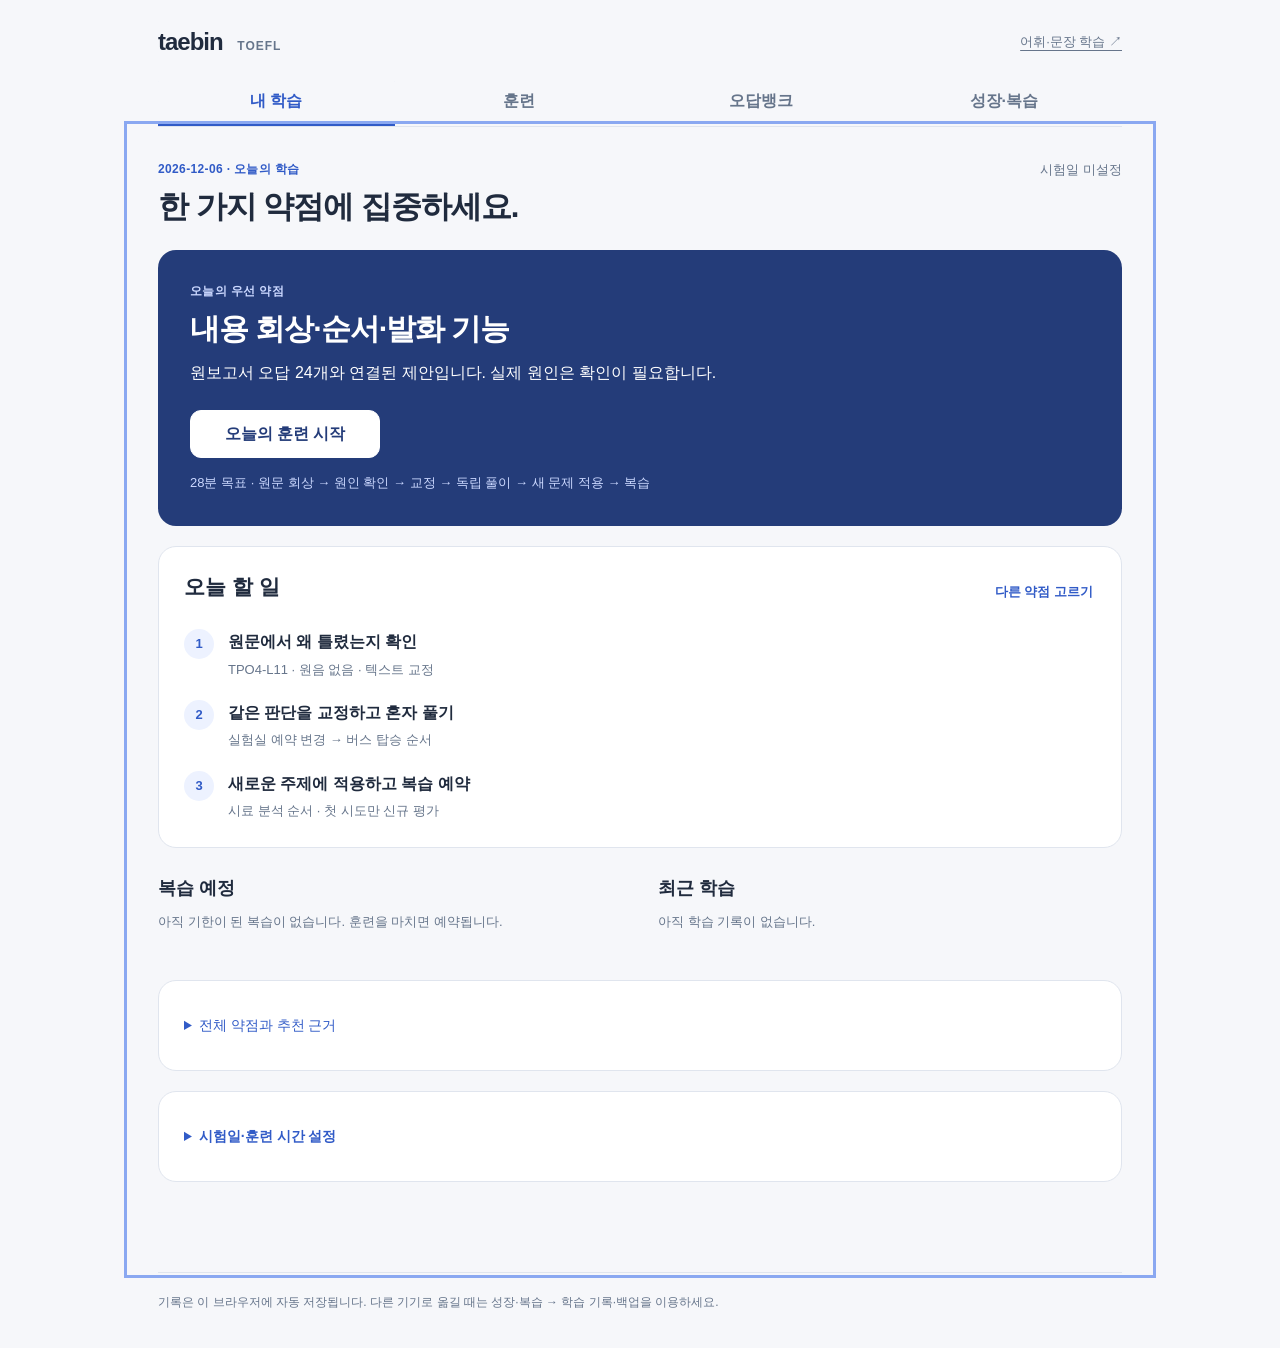
==== study/index.html @ 1822df73 "Add personalized skill sessions adaptive curriculum and delayed mastery" ====
<!doctype html>
<html lang="ko"><head><meta charset="utf-8"><meta name="viewport" content="width=device-width, initial-scale=1"><title>오늘의 훈련 · TOEFL</title><meta name="description" content="C-Test와 내 TOEFL 오답을 이어 풀고, 다시 풀 문제를 확인하는 개인 학습 공간"><link rel="stylesheet" href="style.css?v=f4e7ae845f58"></head>
<body><header class="site-header"><a class="brand" href="#home">taebin <span>TOEFL</span></a><a href="../index.html" class="muted small">어휘·문장 학습 ↗</a></header>
<nav class="tabs" aria-label="주 메뉴"><button data-page="home">내 학습</button><button data-page="courses">훈련</button><button data-page="bank">오답뱅크</button><button data-page="growth">성장·복습</button></nav>
<div id="storage-alert" class="storage-alert" role="status" hidden></div><main id="app" tabindex="-1"></main>
<footer>기록은 이 브라우저에 자동 저장됩니다. 다른 기기로 옮길 때는 성장·복습 → 학습 기록·백업을 이용하세요.</footer>
<script src="training-data.js?v=f4e7ae845f58"></script><script src="ctest-catalog.js?v=f4e7ae845f58"></script><script src="progress.js?v=f4e7ae845f58"></script><script src="diagnostic-data.js?v=f4e7ae845f58"></script><script src="transfer-data.js?v=f4e7ae845f58"></script><script src="analytics.js?v=f4e7ae845f58"></script><script src="training-engine.js?v=f4e7ae845f58"></script><script src="training-items.js?v=f4e7ae845f58"></script><script src="training-ui.js?v=f4e7ae845f58"></script><script src="app.js?v=f4e7ae845f58"></script></body></html>
---- study/style.css ----
:root{--bg:#f6f7fa;--paper:#fff;--ink:#202b3e;--muted:#66758b;--accent:#315bc7;--soft:#edf2ff;--line:#e0e5ee;--ok:#167354;--bad:#b03e46;--warm:#fff5e6}*{box-sizing:border-box}body{margin:0;background:var(--bg);color:var(--ink);font:16px/1.65 -apple-system,BlinkMacSystemFont,'Segoe UI',sans-serif}button,input,select,textarea{font:inherit}button,a,input,select,textarea{touch-action:manipulation}a{color:var(--accent);text-underline-offset:4px}button{cursor:pointer;background:var(--paper);color:var(--ink);border:1px solid var(--line);padding:10px 18px;border-radius:11px;min-height:46px;font-weight:600}button:disabled{cursor:default;opacity:.45}button.primary,.primary-link{background:var(--accent);color:#fff;border-color:var(--accent)}.primary-link{padding:11px 18px;border-radius:11px;display:inline-block;text-decoration:none}button:hover:not(:disabled){border-color:var(--accent)}:focus-visible{outline:3px solid #8aa8f1;outline-offset:3px}.site-header{max-width:1020px;padding:22px 28px 14px;margin:auto;display:flex;justify-content:space-between;align-items:center;gap:16px}.brand{font-size:24px;font-weight:800;letter-spacing:-1px;color:var(--ink);text-decoration:none}.brand span{letter-spacing:.08em;font-size:12px;color:var(--muted);margin-left:9px}.tabs{max-width:964px;margin:auto;display:flex;gap:6px;border-bottom:1px solid var(--line)}.tabs button{border:0;border-radius:9px 9px 0 0;background:transparent;padding:12px 20px;color:var(--muted)}.tabs button.active{color:var(--accent);box-shadow:inset 0 -3px var(--accent)}main{max-width:1020px;margin:auto;padding:32px 28px 70px}footer{max-width:964px;margin:auto;border-top:1px solid var(--line);padding:20px 0 35px;color:var(--muted);font-size:12px}h1{font-size:31px;line-height:1.3;letter-spacing:-1px;margin:7px 0 12px}h2{font-size:21px;line-height:1.4;margin:0 0 10px}h3{font-size:18px;line-height:1.55;margin:12px 0}p{margin:8px 0 16px}.muted{color:var(--muted)}.small{font-size:13px}.eyebrow{font-size:12px;font-weight:700;color:var(--accent);letter-spacing:.03em}.card{border:1px solid var(--line);background:var(--paper);border-radius:18px;padding:25px;margin-bottom:20px}.hero{background:#243c79;color:white;border:0;padding:32px}.hero .eyebrow,.hero .muted{color:#cbd8ff}.hero h1{font-size:30px}.hero .primary{background:white;color:#243c79;border-color:white;min-width:190px}.hero .secondary{color:white;background:transparent;border-color:#7088bd}.row{display:flex;align-items:center;gap:12px;flex-wrap:wrap}.between{justify-content:space-between}.grid{display:grid;grid-template-columns:repeat(3,1fr);gap:16px}.course{display:flex;flex-direction:column;margin-bottom:0}.course p{font-size:14px;color:var(--muted)}.course button{margin-top:auto}.progressbar{height:7px;border-radius:6px;background:#e9edf5;overflow:hidden;margin:10px 0}.progressbar i{display:block;background:var(--accent);height:100%}.hero .progressbar{background:#536a9b}.hero .progressbar i{background:#bcd0ff}.badge{display:inline-block;border-radius:6px;padding:3px 8px;font-size:12px;background:#f0f3f8;color:var(--muted)}.badge.good{background:#e9f5ee;color:var(--ok)}.badge.warn{background:var(--warm);color:#9b611a}.badge.active{background:var(--soft);color:var(--accent)}.section-heading{margin:28px 0 14px}.summary-strip{display:flex;gap:22px;flex-wrap:wrap;margin:24px 0}.summary-strip b{font-size:25px;display:block;line-height:1.4}.summary-strip span{font-size:13px;color:var(--muted)}.review-callout{margin-top:20px;display:flex;justify-content:space-between;gap:16px;align-items:center;background:var(--warm);padding:20px;border-radius:14px}.review-callout p{margin:0;font-size:14px}.back{border:0;background:transparent;padding:4px 0;color:var(--muted);font-weight:500;min-height:36px}.practice-head{margin-bottom:18px}.steps{display:flex;gap:16px;color:var(--muted);font-size:13px;margin:12px 0 22px}.steps b{color:var(--accent)}.work{max-width:820px;margin:auto}.instruction{background:var(--soft);border-radius:10px;padding:12px 16px;font-size:14px;margin-bottom:20px;color:#284885}.question{font-size:22px;line-height:1.5;margin:10px 0 20px}.passage{font:19px/1.95 Georgia,'Times New Roman',serif;white-space:pre-wrap;overflow-wrap:anywhere;border-left:3px solid #d9e2f8;padding-left:20px;margin:20px 0}.ctest-passage{font-size:22px;line-height:2.25}.inline-word{white-space:nowrap;background:var(--soft);padding:3px 2px;border-radius:4px}.completion{font:inherit;line-height:1.4;letter-spacing:.03em;text-align:center;border:0;border-bottom:2px solid var(--accent);border-radius:0;background:transparent;color:var(--accent);padding:0 1px;min-width:30px;outline-offset:2px}.completion:disabled{opacity:1}.options{display:grid;gap:10px;margin:18px 0 22px}.option{text-align:left;display:flex;gap:14px;align-items:flex-start;padding:15px;font-weight:400;line-height:1.55}.letter{font:700 13px/27px system-ui;min-width:28px;height:28px;text-align:center;border:1px solid var(--line);border-radius:7px}.option.selected{border:2px solid var(--accent);padding:14px;background:var(--soft)}.option.correct{border:2px solid var(--ok);padding:14px;background:#eef8f1}.option.wrong{border:2px solid var(--bad);padding:14px;background:#fff3f4}.option:disabled{opacity:1}.answerbar{border-top:1px solid var(--line);padding-top:20px;margin-top:24px;display:flex;align-items:center;justify-content:space-between;gap:12px}.error{color:var(--bad);font-size:14px;margin:0}.result{border-radius:12px;background:#edf7f1;padding:20px;margin-top:24px;border:1px solid #cee5d7}.result.wrong{background:#fff4ee;border-color:#f0d3c1}.result h2{color:var(--ok)}.result.wrong h2{color:#a65326}.result p{margin-bottom:9px}.result details{margin-top:14px}summary{cursor:pointer;color:var(--accent);font-size:14px;padding:8px 0}.sourceimg{max-width:100%;height:auto;border-radius:8px}.source-details{margin-top:24px;border-top:1px solid var(--line);padding-top:10px}label{display:block}label.checkbox{display:flex;gap:9px;align-items:center;font-size:14px;margin:12px 0}textarea{width:100%;min-height:80px;padding:12px;border:1px solid var(--line);border-radius:8px;margin:8px 0}select,input[type=search]{border:1px solid var(--line);background:white;color:var(--ink);border-radius:9px;padding:10px 12px;max-width:100%}.list{display:grid;gap:0}.list-item{display:flex;align-items:center;justify-content:space-between;gap:15px;border-bottom:1px solid var(--line);padding:16px 0}.list-item:last-child{border-bottom:0}.list-title{font-weight:600;margin:0 0 4px}.list-item .meta{display:flex;gap:8px;flex-wrap:wrap;align-items:center;font-size:12px;color:var(--muted)}.history-table{width:100%;border-collapse:collapse;font-size:13px}.history-table th,.history-table td{text-align:left;border-bottom:1px solid var(--line);padding:12px 10px;vertical-align:top}.table-wrap{overflow:auto}.slot{margin:2px 5px;color:var(--accent);border-color:#b6c6e9;padding:3px 10px;min-height:34px;font:600 14px system-ui}.slot.selected{background:var(--accent);color:white}.end{text-align:center;padding:32px}.empty{padding:30px;text-align:center;color:var(--muted)}.audio-stage{padding:25px 12px;text-align:center}.audio-stage .audio-icon{width:64px;height:64px;background:var(--soft);color:var(--accent);font-size:32px;border-radius:50%;margin:0 auto 15px}.warning{background:var(--warm);border-radius:10px;padding:14px 18px;font-size:14px;margin:16px 0}.storage-alert{background:#fff0cf;color:#7b4d04;max-width:964px;margin:15px auto 0;padding:12px 18px;border-radius:10px}.only-mobile{display:none}.linkbutton{background:transparent;border:0;color:var(--accent);font-size:13px;padding:0 3px;min-height:30px}.note{border-left:3px solid var(--accent);padding:12px 18px;background:var(--soft);font-family:Georgia,serif}.full{width:100%}
@media(max-width:720px){.site-header{padding:18px 18px 10px}.tabs{padding:0 8px}.tabs button{flex:1;padding:12px 6px;font-size:14px}main{padding:22px 16px 45px}.grid{grid-template-columns:1fr}.hero{padding:24px}.hero h1,h1{font-size:26px}.card{padding:20px}.question{font-size:19px}.passage{font-size:18px;padding-left:13px}.ctest-passage{font-size:20px}.review-callout{align-items:flex-start;flex-direction:column}.answerbar{align-items:stretch;flex-direction:column}.answerbar button{width:100%}.list-item{gap:9px}.list-item button{padding:8px 12px;flex-shrink:0}.steps{gap:9px;font-size:12px}.summary-strip{gap:20px}footer{margin:0 16px}.site-header>a:last-child{font-size:11px}.completion{max-width:180px}}
/* Connected diagnosis, vocabulary and improvement views. */
.subnav{display:flex;gap:8px;flex-wrap:wrap;margin:15px 0 23px}.subnav button{background:transparent;border-color:transparent;font-weight:500}.subnav button.active{background:var(--soft);color:var(--accent);border-color:#cbd8f9}.form-grid{display:grid;grid-template-columns:repeat(2,minmax(0,1fr));gap:14px;margin:15px 0 22px}.form-grid label{font-size:13px;font-weight:600;min-width:0}.form-grid input,.form-grid select,.form-grid textarea{display:block;width:100%;max-width:100%;margin-top:6px;font-size:15px;font-weight:400}.form-grid input,input:not([type=checkbox]):not(.completion){border:1px solid var(--line);border-radius:8px;padding:10px;background:white;color:var(--ink)}.form-grid textarea{min-height:90px}.analysis-panel{margin-top:20px;border:1px solid #d9e2f5;background:#f9fbff;border-radius:13px;padding:20px}.analysis-panel h2{font-size:19px}.assessment{border-top:1px solid var(--line);margin-top:20px;padding-top:10px}.assessment label{font-size:14px;margin:10px 0}.assessment select{width:100%}.related{border-top:1px solid var(--line);margin-top:18px;padding-top:12px}.confidence-panel{display:flex;align-items:center;justify-content:space-between;gap:15px;flex-wrap:wrap;margin-top:22px;background:#f7f9fc;padding:14px;border-radius:10px}.confidence-panel label{font-size:14px}.confidence-panel select{margin-left:5px;font-size:13px}.pos-prediction{font-size:14px;color:var(--muted);margin:15px 0}.pos-prediction select{margin-top:6px;display:block}.stat-line{display:flex;gap:15px;align-items:center;justify-content:space-between;border-bottom:1px solid var(--line);padding:12px 0;font-size:14px}.stat-line b{white-space:nowrap}.rule-grid{display:grid;grid-template-columns:repeat(2,minmax(0,1fr));gap:18px}.rule-grid>.card{margin-bottom:0}.rule-grid h2{margin-top:12px}.rule-grid button:not(.linkbutton){margin-top:14px}.comparison{display:flex;align-items:center;justify-content:space-evenly;gap:20px;padding:20px;background:var(--soft);border-radius:12px}.comparison div{text-align:center}.comparison b{font-size:29px;display:block}.comparison span{font-size:13px;color:var(--muted)}.grid.two,.grid.courses-grid{grid-template-columns:repeat(2,minmax(0,1fr))}.analysis-panel .row button{flex-shrink:0}.tabs{justify-content:space-between}.tabs button{padding-left:15px;padding-right:15px}.confidence-panel input{margin:0}
@media(max-width:720px){.form-grid,.rule-grid,.grid.two,.grid.courses-grid{grid-template-columns:1fr}.analysis-panel{padding:16px}.tabs button{font-size:12px;padding:12px 4px}.subnav button{font-size:13px;padding:9px 10px}.comparison{padding:16px 8px;gap:10px}.comparison b{font-size:24px}.comparison span{font-size:11px}.analysis-panel h2{font-size:17px}.confidence-panel{align-items:stretch}.confidence-panel select{margin:8px 0 0;display:block;width:100%}}
/* Focused learning flow, reusing the existing type and colour tokens. */
.sr-only{position:absolute;width:1px;height:1px;overflow:hidden;clip-path:inset(50%)}.today-hero{margin-top:22px}.today-hero>p{max-width:650px}.today-hero .row{margin:24px 0 14px}.today-hero>p:last-child{margin-bottom:0}.today-list{list-style:none;counter-reset:today;margin:18px 0 0;padding:0;display:grid;gap:20px}.today-list li{counter-increment:today;display:grid;grid-template-columns:30px 1fr;column-gap:14px}.today-list li:before{content:counter(today);grid-row:1 / 3;display:grid;place-items:center;background:var(--soft);border-radius:50%;height:30px;color:var(--accent);font-size:13px;font-weight:700}.today-list span{grid-column:2;font-size:13px;color:var(--muted);margin-top:3px}.home-pair{display:grid;grid-template-columns:1fr 1fr;gap:36px;margin:28px 0 32px}.home-pair h2{font-size:18px}.compact-row{display:flex;align-items:center;justify-content:space-between;gap:18px;padding:17px 0;border-bottom:1px solid var(--line)}.compact-row:last-child{border-bottom:0}.compact-row p{margin:4px 0 0}.compact-row small{color:var(--muted)}.compact-row .badge{flex-shrink:0}.settings summary{font-weight:600}.module-row{display:grid;grid-template-columns:36px minmax(0,1fr) auto;gap:20px;padding:25px 0;border-bottom:1px solid var(--line)}.module-row:last-child{border:0}.module-row h2{font-size:19px;margin:0}.module-row p{margin:8px 0}.module-letter{width:34px;height:34px;display:grid;place-items:center;background:var(--soft);color:var(--accent);border-radius:10px;font-weight:700}.module-actions{display:flex;flex-direction:column;gap:8px;justify-content:center}.session-work{max-width:820px}.session-steps{display:flex;gap:9px;flex-wrap:wrap;margin:22px 0 12px;font-size:12px;color:var(--muted)}.session-steps span{padding:5px 8px;border-radius:6px}.session-steps .current{background:var(--accent);color:white}.session-steps .complete{background:#e9f5ee;color:var(--ok)}.session-progress{width:100%;height:5px;accent-color:var(--accent);margin-bottom:12px}.session-work>.card>label,.session-work form>label,.session-work .session-confidence{margin:18px 0}.session-confidence{display:block;font-size:14px}.session-confidence select{margin:6px 0;display:block;min-width:220px}.answer-options{border:0;margin:18px 0;padding:0;display:grid;gap:10px}.answer-options .option{cursor:pointer;align-items:flex-start;font-size:16px}.answer-options .option:has(input:checked){border-color:var(--accent);background:var(--soft)}.answer-options input[type=radio]{margin-top:7px;width:17px;height:17px;flex-shrink:0;accent-color:var(--accent)}.answer-options .letter{flex-shrink:0}.answer-word input{display:block;width:min(100%,400px);font-size:23px;margin-top:10px;letter-spacing:.03em}.mapping-grid{display:grid;gap:14px;margin:20px 0}.mapping-grid label{display:grid;grid-template-columns:minmax(0,1fr) minmax(150px,40%);align-items:center;gap:16px;padding:14px;border:1px solid var(--line);border-radius:10px}.mapping-grid select{width:100%}.claim-row{border-top:1px solid var(--line);padding:20px 0}.claim-row .form-grid{margin-bottom:0}.hint-area{margin-top:16px}.session-work mark{background:#fff0ad;color:#38301a;padding:1px 3px}.session-work button{max-width:100%}.progress-metrics{display:grid;grid-template-columns:1fr 1fr;gap:22px;margin:24px 0}.progress-metrics span{display:block;font-size:13px;color:var(--muted)}.progress-metrics b{display:block;font-size:18px;margin-top:6px}.curriculum-row{padding:22px 0;border-bottom:1px solid var(--line)}.curriculum-row h2{margin-top:7px;font-size:19px}.curriculum-row:last-child{border:0}.session-work .passage{font-size:19px}.settings input[type=date]{min-height:46px}.session-work select{max-width:100%}.tabs button{flex:1}
@media(max-width:720px){.home-pair{grid-template-columns:1fr;gap:20px}.module-row{grid-template-columns:30px minmax(0,1fr);gap:12px}.module-letter{width:30px;height:30px}.module-actions{grid-column:2;flex-direction:row;justify-content:flex-start;flex-wrap:wrap}.module-actions button{font-size:13px}.module-row h2{font-size:18px}.mapping-grid label{grid-template-columns:1fr;gap:10px}.session-steps{gap:4px;font-size:11px}.session-steps span{padding:4px 6px}.progress-metrics{grid-template-columns:1fr;gap:18px}.compact-row{gap:10px}.compact-row .badge{font-size:11px}.session-work .passage{font-size:18px}.today-hero h1{font-size:26px}.today-hero .secondary{font-size:13px}.answer-options .option{padding:13px;gap:10px}.session-confidence select{min-width:0;width:100%}.tabs button{font-size:14px;padding:12px 5px}fieldset{min-width:0}}
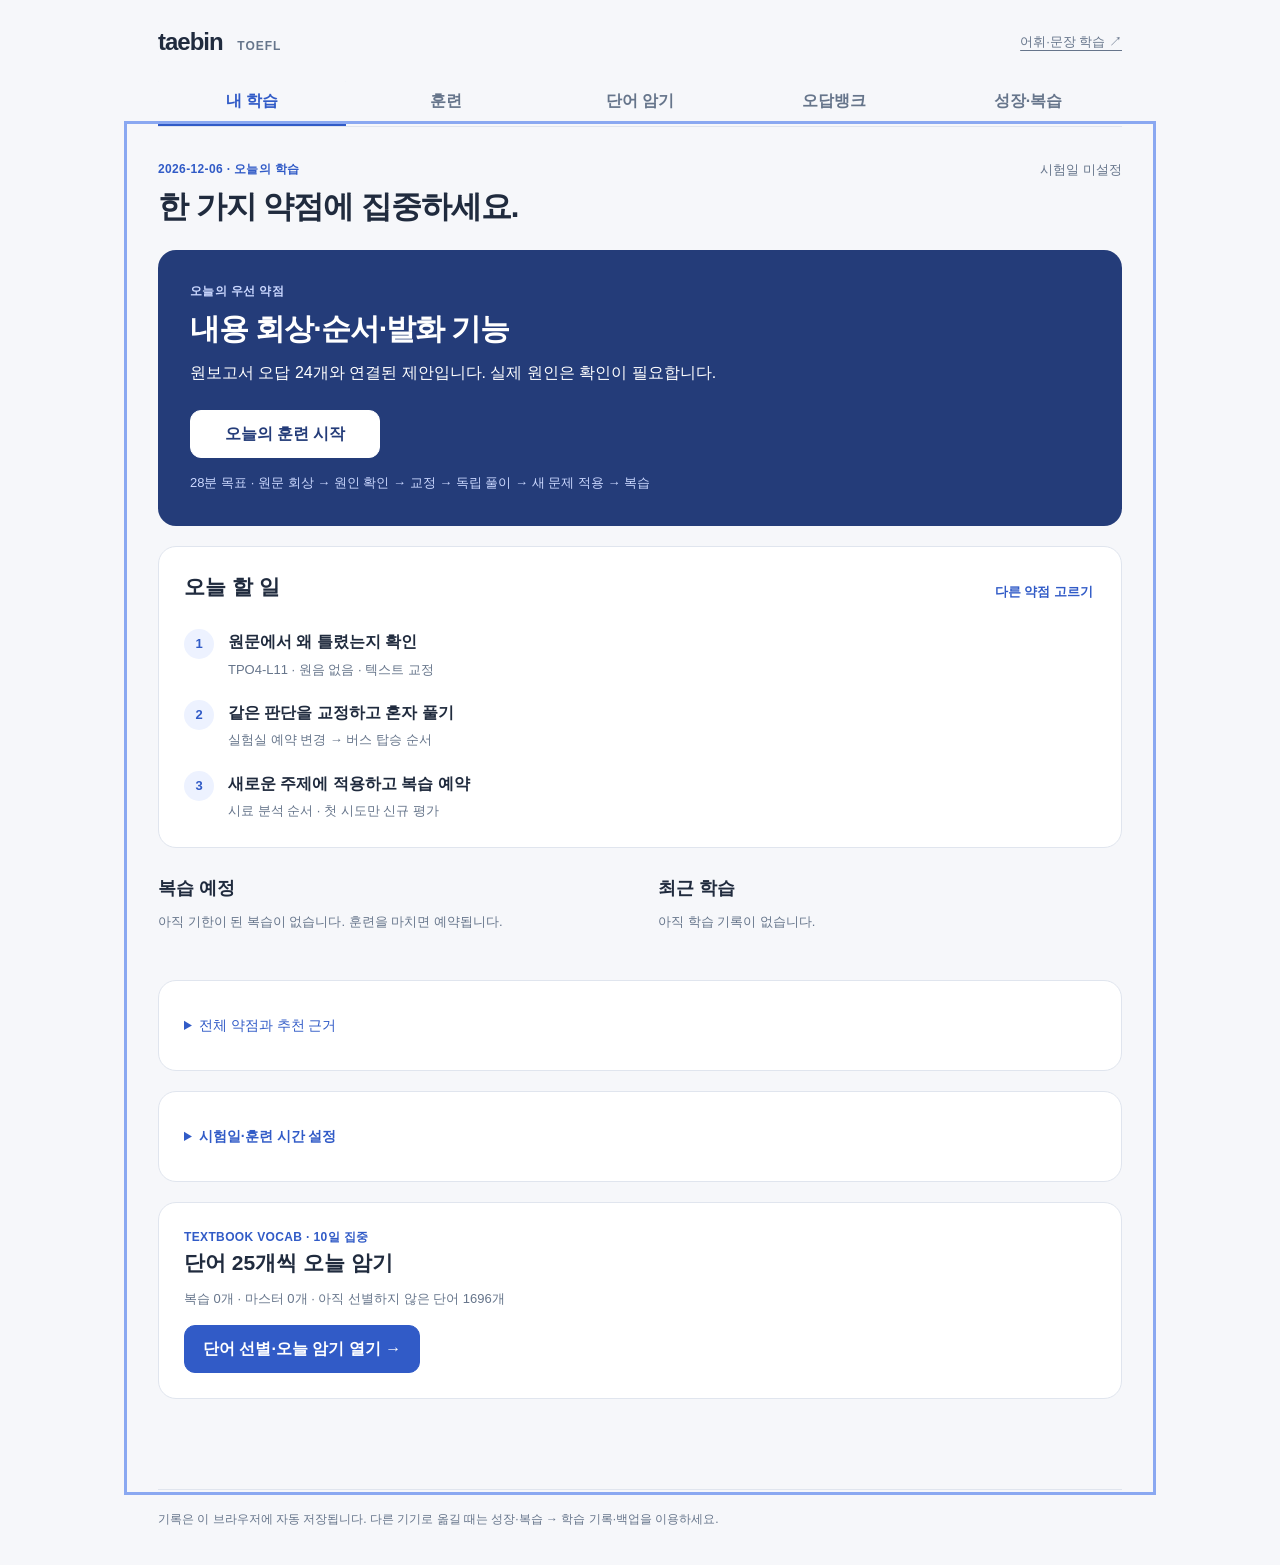
==== commit fa7256a9: "Integrate textbook vocabulary screening and 25-word daily sprint" ====
--- a/study/index.html
+++ b/study/index.html
@@ -1,7 +1,7 @@
 <!doctype html>
-<html lang="ko"><head><meta charset="utf-8"><meta name="viewport" content="width=device-width, initial-scale=1"><title>오늘의 훈련 · TOEFL</title><meta name="description" content="C-Test와 내 TOEFL 오답을 이어 풀고, 다시 풀 문제를 확인하는 개인 학습 공간"><link rel="stylesheet" href="style.css?v=f4e7ae845f58"></head>
+<html lang="ko"><head><meta charset="utf-8"><meta name="viewport" content="width=device-width, initial-scale=1"><title>오늘의 훈련 · TOEFL</title><meta name="description" content="C-Test와 내 TOEFL 오답을 이어 풀고, 다시 풀 문제를 확인하는 개인 학습 공간"><link rel="stylesheet" href="style.css?v=00f0c57a61a9"></head>
 <body><header class="site-header"><a class="brand" href="#home">taebin <span>TOEFL</span></a><a href="../index.html" class="muted small">어휘·문장 학습 ↗</a></header>
-<nav class="tabs" aria-label="주 메뉴"><button data-page="home">내 학습</button><button data-page="courses">훈련</button><button data-page="bank">오답뱅크</button><button data-page="growth">성장·복습</button></nav>
+<nav class="tabs" aria-label="주 메뉴"><button data-page="home">내 학습</button><button data-page="courses">훈련</button><button data-page="textbook">단어 암기</button><button data-page="bank">오답뱅크</button><button data-page="growth">성장·복습</button></nav>
 <div id="storage-alert" class="storage-alert" role="status" hidden></div><main id="app" tabindex="-1"></main>
 <footer>기록은 이 브라우저에 자동 저장됩니다. 다른 기기로 옮길 때는 성장·복습 → 학습 기록·백업을 이용하세요.</footer>
-<script src="training-data.js?v=f4e7ae845f58"></script><script src="ctest-catalog.js?v=f4e7ae845f58"></script><script src="progress.js?v=f4e7ae845f58"></script><script src="diagnostic-data.js?v=f4e7ae845f58"></script><script src="transfer-data.js?v=f4e7ae845f58"></script><script src="analytics.js?v=f4e7ae845f58"></script><script src="training-engine.js?v=f4e7ae845f58"></script><script src="training-items.js?v=f4e7ae845f58"></script><script src="training-ui.js?v=f4e7ae845f58"></script><script src="app.js?v=f4e7ae845f58"></script></body></html>
+<script src="training-data.js?v=00f0c57a61a9"></script><script src="ctest-catalog.js?v=00f0c57a61a9"></script><script src="progress.js?v=00f0c57a61a9"></script><script src="diagnostic-data.js?v=00f0c57a61a9"></script><script src="transfer-data.js?v=00f0c57a61a9"></script><script src="analytics.js?v=00f0c57a61a9"></script><script src="training-engine.js?v=00f0c57a61a9"></script><script src="training-items.js?v=00f0c57a61a9"></script><script src="training-ui.js?v=00f0c57a61a9"></script><script src="textbook-words.js?v=00f0c57a61a9"></script><script src="vocab-sprint-engine.js?v=00f0c57a61a9"></script><script src="vocab-sprint-ui.js?v=00f0c57a61a9"></script><script src="app.js?v=00f0c57a61a9"></script></body></html>
--- a/study/style.css
+++ b/study/style.css
@@ -6,3 +6,6 @@
 /* Focused learning flow, reusing the existing type and colour tokens. */
 .sr-only{position:absolute;width:1px;height:1px;overflow:hidden;clip-path:inset(50%)}.today-hero{margin-top:22px}.today-hero>p{max-width:650px}.today-hero .row{margin:24px 0 14px}.today-hero>p:last-child{margin-bottom:0}.today-list{list-style:none;counter-reset:today;margin:18px 0 0;padding:0;display:grid;gap:20px}.today-list li{counter-increment:today;display:grid;grid-template-columns:30px 1fr;column-gap:14px}.today-list li:before{content:counter(today);grid-row:1 / 3;display:grid;place-items:center;background:var(--soft);border-radius:50%;height:30px;color:var(--accent);font-size:13px;font-weight:700}.today-list span{grid-column:2;font-size:13px;color:var(--muted);margin-top:3px}.home-pair{display:grid;grid-template-columns:1fr 1fr;gap:36px;margin:28px 0 32px}.home-pair h2{font-size:18px}.compact-row{display:flex;align-items:center;justify-content:space-between;gap:18px;padding:17px 0;border-bottom:1px solid var(--line)}.compact-row:last-child{border-bottom:0}.compact-row p{margin:4px 0 0}.compact-row small{color:var(--muted)}.compact-row .badge{flex-shrink:0}.settings summary{font-weight:600}.module-row{display:grid;grid-template-columns:36px minmax(0,1fr) auto;gap:20px;padding:25px 0;border-bottom:1px solid var(--line)}.module-row:last-child{border:0}.module-row h2{font-size:19px;margin:0}.module-row p{margin:8px 0}.module-letter{width:34px;height:34px;display:grid;place-items:center;background:var(--soft);color:var(--accent);border-radius:10px;font-weight:700}.module-actions{display:flex;flex-direction:column;gap:8px;justify-content:center}.session-work{max-width:820px}.session-steps{display:flex;gap:9px;flex-wrap:wrap;margin:22px 0 12px;font-size:12px;color:var(--muted)}.session-steps span{padding:5px 8px;border-radius:6px}.session-steps .current{background:var(--accent);color:white}.session-steps .complete{background:#e9f5ee;color:var(--ok)}.session-progress{width:100%;height:5px;accent-color:var(--accent);margin-bottom:12px}.session-work>.card>label,.session-work form>label,.session-work .session-confidence{margin:18px 0}.session-confidence{display:block;font-size:14px}.session-confidence select{margin:6px 0;display:block;min-width:220px}.answer-options{border:0;margin:18px 0;padding:0;display:grid;gap:10px}.answer-options .option{cursor:pointer;align-items:flex-start;font-size:16px}.answer-options .option:has(input:checked){border-color:var(--accent);background:var(--soft)}.answer-options input[type=radio]{margin-top:7px;width:17px;height:17px;flex-shrink:0;accent-color:var(--accent)}.answer-options .letter{flex-shrink:0}.answer-word input{display:block;width:min(100%,400px);font-size:23px;margin-top:10px;letter-spacing:.03em}.mapping-grid{display:grid;gap:14px;margin:20px 0}.mapping-grid label{display:grid;grid-template-columns:minmax(0,1fr) minmax(150px,40%);align-items:center;gap:16px;padding:14px;border:1px solid var(--line);border-radius:10px}.mapping-grid select{width:100%}.claim-row{border-top:1px solid var(--line);padding:20px 0}.claim-row .form-grid{margin-bottom:0}.hint-area{margin-top:16px}.session-work mark{background:#fff0ad;color:#38301a;padding:1px 3px}.session-work button{max-width:100%}.progress-metrics{display:grid;grid-template-columns:1fr 1fr;gap:22px;margin:24px 0}.progress-metrics span{display:block;font-size:13px;color:var(--muted)}.progress-metrics b{display:block;font-size:18px;margin-top:6px}.curriculum-row{padding:22px 0;border-bottom:1px solid var(--line)}.curriculum-row h2{margin-top:7px;font-size:19px}.curriculum-row:last-child{border:0}.session-work .passage{font-size:19px}.settings input[type=date]{min-height:46px}.session-work select{max-width:100%}.tabs button{flex:1}
 @media(max-width:720px){.home-pair{grid-template-columns:1fr;gap:20px}.module-row{grid-template-columns:30px minmax(0,1fr);gap:12px}.module-letter{width:30px;height:30px}.module-actions{grid-column:2;flex-direction:row;justify-content:flex-start;flex-wrap:wrap}.module-actions button{font-size:13px}.module-row h2{font-size:18px}.mapping-grid label{grid-template-columns:1fr;gap:10px}.session-steps{gap:4px;font-size:11px}.session-steps span{padding:4px 6px}.progress-metrics{grid-template-columns:1fr;gap:18px}.compact-row{gap:10px}.compact-row .badge{font-size:11px}.session-work .passage{font-size:18px}.today-hero h1{font-size:26px}.today-hero .secondary{font-size:13px}.answer-options .option{padding:13px;gap:10px}.session-confidence select{min-width:0;width:100%}.tabs button{font-size:14px;padding:12px 5px}fieldset{min-width:0}}
+/* Textbook vocabulary sprint. */
+.vocab-toolbar{display:grid;grid-template-columns:1.5fr 1fr 1.5fr;gap:12px;margin:22px 0}.vocab-toolbar label{font-size:13px;font-weight:700;color:var(--muted)}.vocab-toolbar input,.vocab-toolbar select{display:block;width:100%;margin-top:6px}.vocab-line{display:flex;justify-content:space-between;align-items:center;gap:20px;padding:15px 0;border-bottom:1px solid var(--line)}.vocab-line:last-child{border-bottom:0}.vocab-line>div:first-child{min-width:0;overflow-wrap:anywhere}.vocab-line .row{justify-content:flex-end;gap:5px}.vocab-line button{min-height:34px;padding:5px 9px;font-size:12px}.vocab-line select{font-size:12px;padding:5px;min-height:35px}.vocab-line details summary{padding:0}.vocab-card{max-width:680px;margin:20px auto}.vocab-card h2{font-size:27px;margin:12px 0 25px}.vocab-card label{font-size:13px;font-weight:700}.vocab-card input{display:block;width:100%;margin:8px 0 22px;font-size:22px}.vocab-plan{display:grid;grid-template-columns:repeat(2,minmax(0,1fr));gap:8px;margin:22px 0}.vocab-plan-day{display:flex;justify-content:space-between;gap:12px;padding:12px;border:1px solid var(--line);border-radius:8px;font-size:13px}.vocab-plan-day.active{border-color:var(--accent);background:var(--soft)}.vocab-plan-day span{color:var(--muted)}a.button{display:inline-flex;align-items:center;padding:10px 18px;border:1px solid var(--line);border-radius:11px;text-decoration:none;font-weight:600;color:var(--ink)}
+@media(max-width:720px){.vocab-toolbar{grid-template-columns:1fr 1fr}.vocab-toolbar label:last-child{grid-column:1/-1}.vocab-line{align-items:flex-start;flex-direction:column;gap:8px}.vocab-line .row{justify-content:flex-start}.vocab-plan{grid-template-columns:1fr}.tabs button{font-size:12px;line-height:1.2;padding:10px 2px;min-width:0}}
